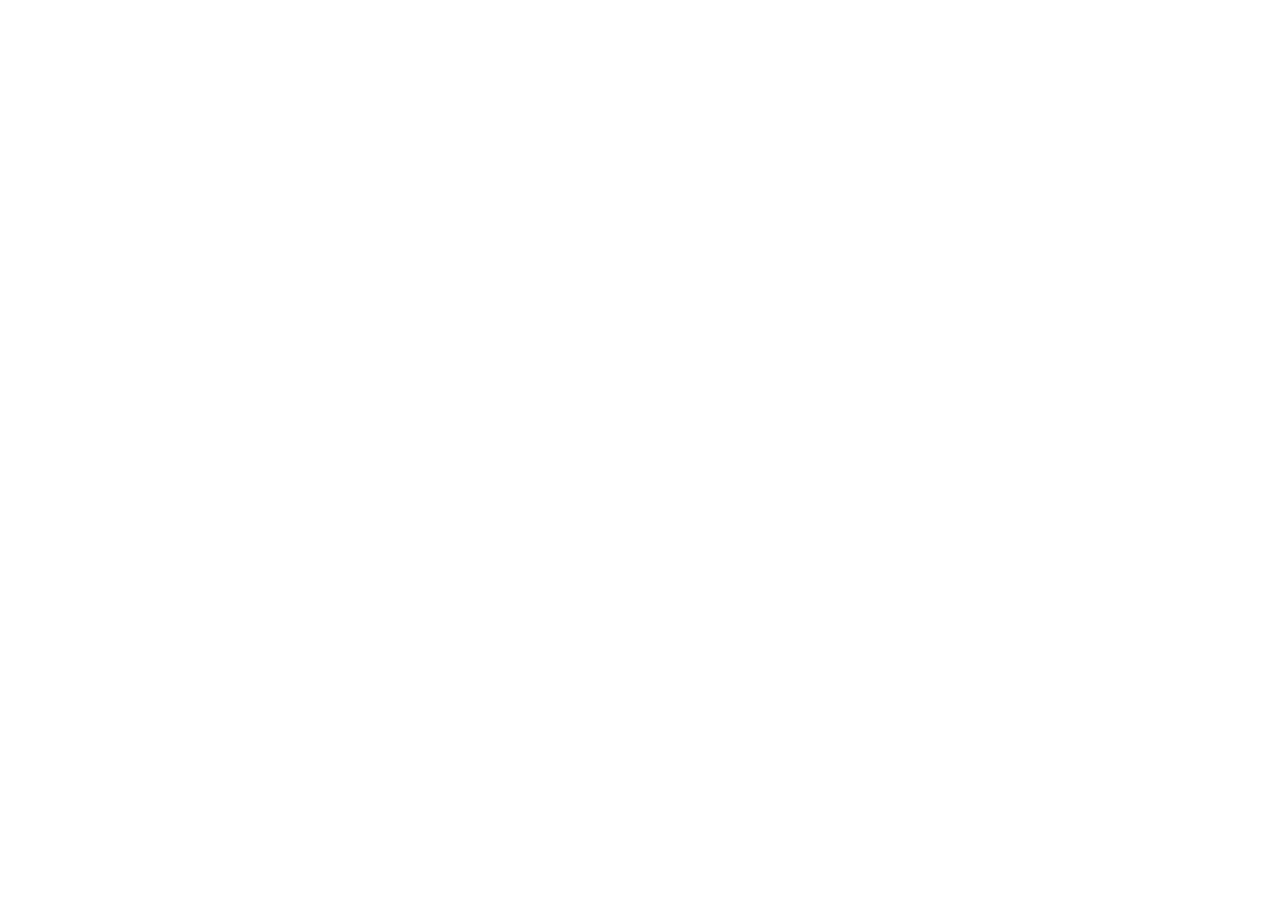
==== cssMemSlider/index.html @ 46409bc9 "refactor: change test3 (Пн, май 16, 2022 14:55:09 )" ====
<!DOCTYPE html>
<html lang="en">
<head>
    <meta charset="UTF-8">
    <meta http-equiv="X-UA-Compatible" content="IE=edge">
    <meta name="viewport" content="width=device-width, initial-scale=1.0">
    <link rel="stylesheet" href="styles.css">
    <link rel="icon" type="image/x-icon" href="./assets/favicon.ico">
    <title>cssMemSlider</title>
</head>
<body>
    <div class="container">
        <div class="slider-wrapper">
            <div class="slides">
                <div class="slide"></div>
                <div class="slide"></div>
                <div class="slide"></div>
                <div class="slide"></div>
            </div>
            <div class="slides-description">
                <p class="slidee-desc"></p>
                <p class="slide-desc"></p>
                <p class="slide-desc"></p>
                <p class="slide-desc"></p>
            </div>
            <div class="slider-controls"></div>
        </div>
    </div>
</body>
</html>
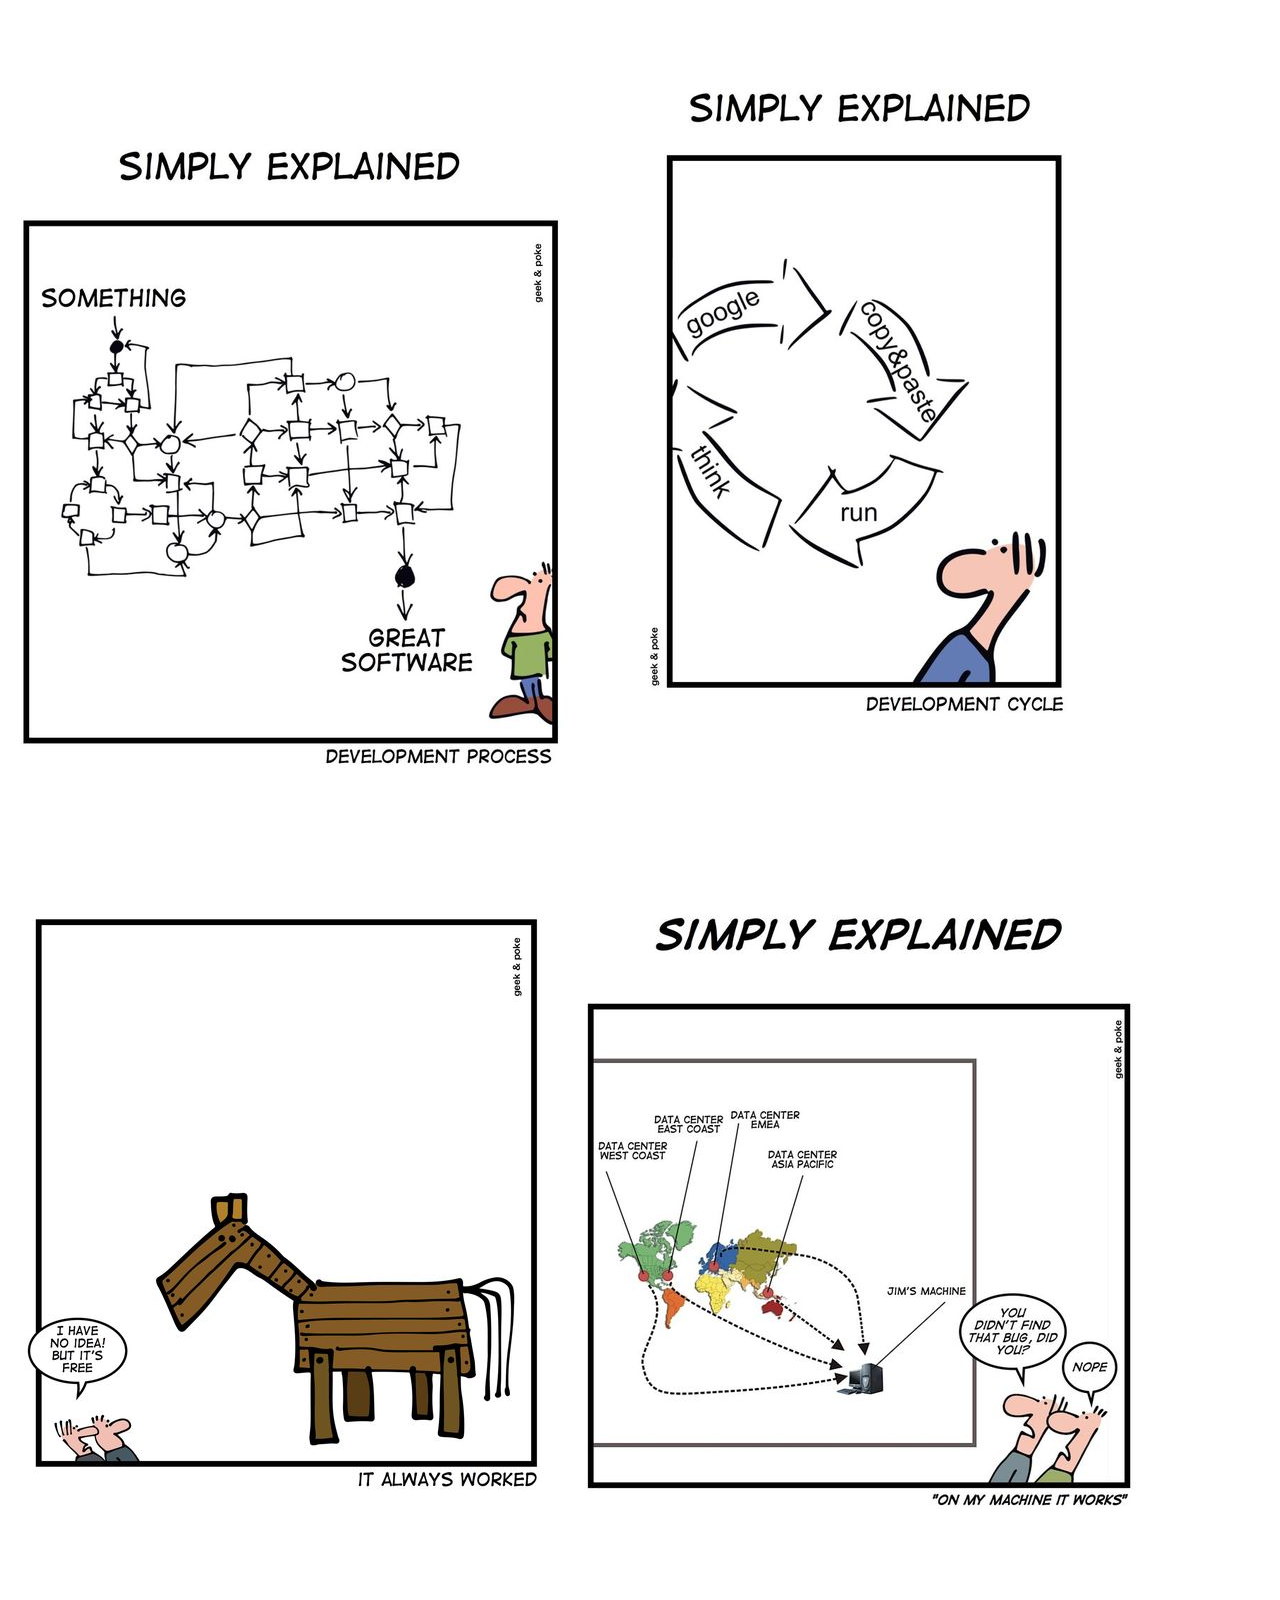
==== commit 43bf301c: "feat: add slides (Пн, май 16, 2022 23:17:54 )" ====
--- a/cssMemSlider/index.html
+++ b/cssMemSlider/index.html
@@ -12,13 +12,18 @@
     <div class="container">
         <div class="slider-wrapper">
             <div class="slides">
-                <div class="slide"></div>
+                <div class="slide">
+                    <img class="slide-image" src="./assets/delelopment_process.jpg" alt="Delelopment process">
+                    <img class="slide-image" src="./assets/development_cycle.jpg"  alt="Development cycle">
+                    <img class="slide-image" src="./assets/it_always_worked.jpg" alt="It always worked">
+                    <img class="slide-image" src="./assets/on_my_machine_it_works.jpg" alt="On my machine it works">
+                </div>
                 <div class="slide"></div>
                 <div class="slide"></div>
                 <div class="slide"></div>
             </div>
             <div class="slides-description">
-                <p class="slidee-desc"></p>
+                <p class="slide-desc"></p>
                 <p class="slide-desc"></p>
                 <p class="slide-desc"></p>
                 <p class="slide-desc"></p>
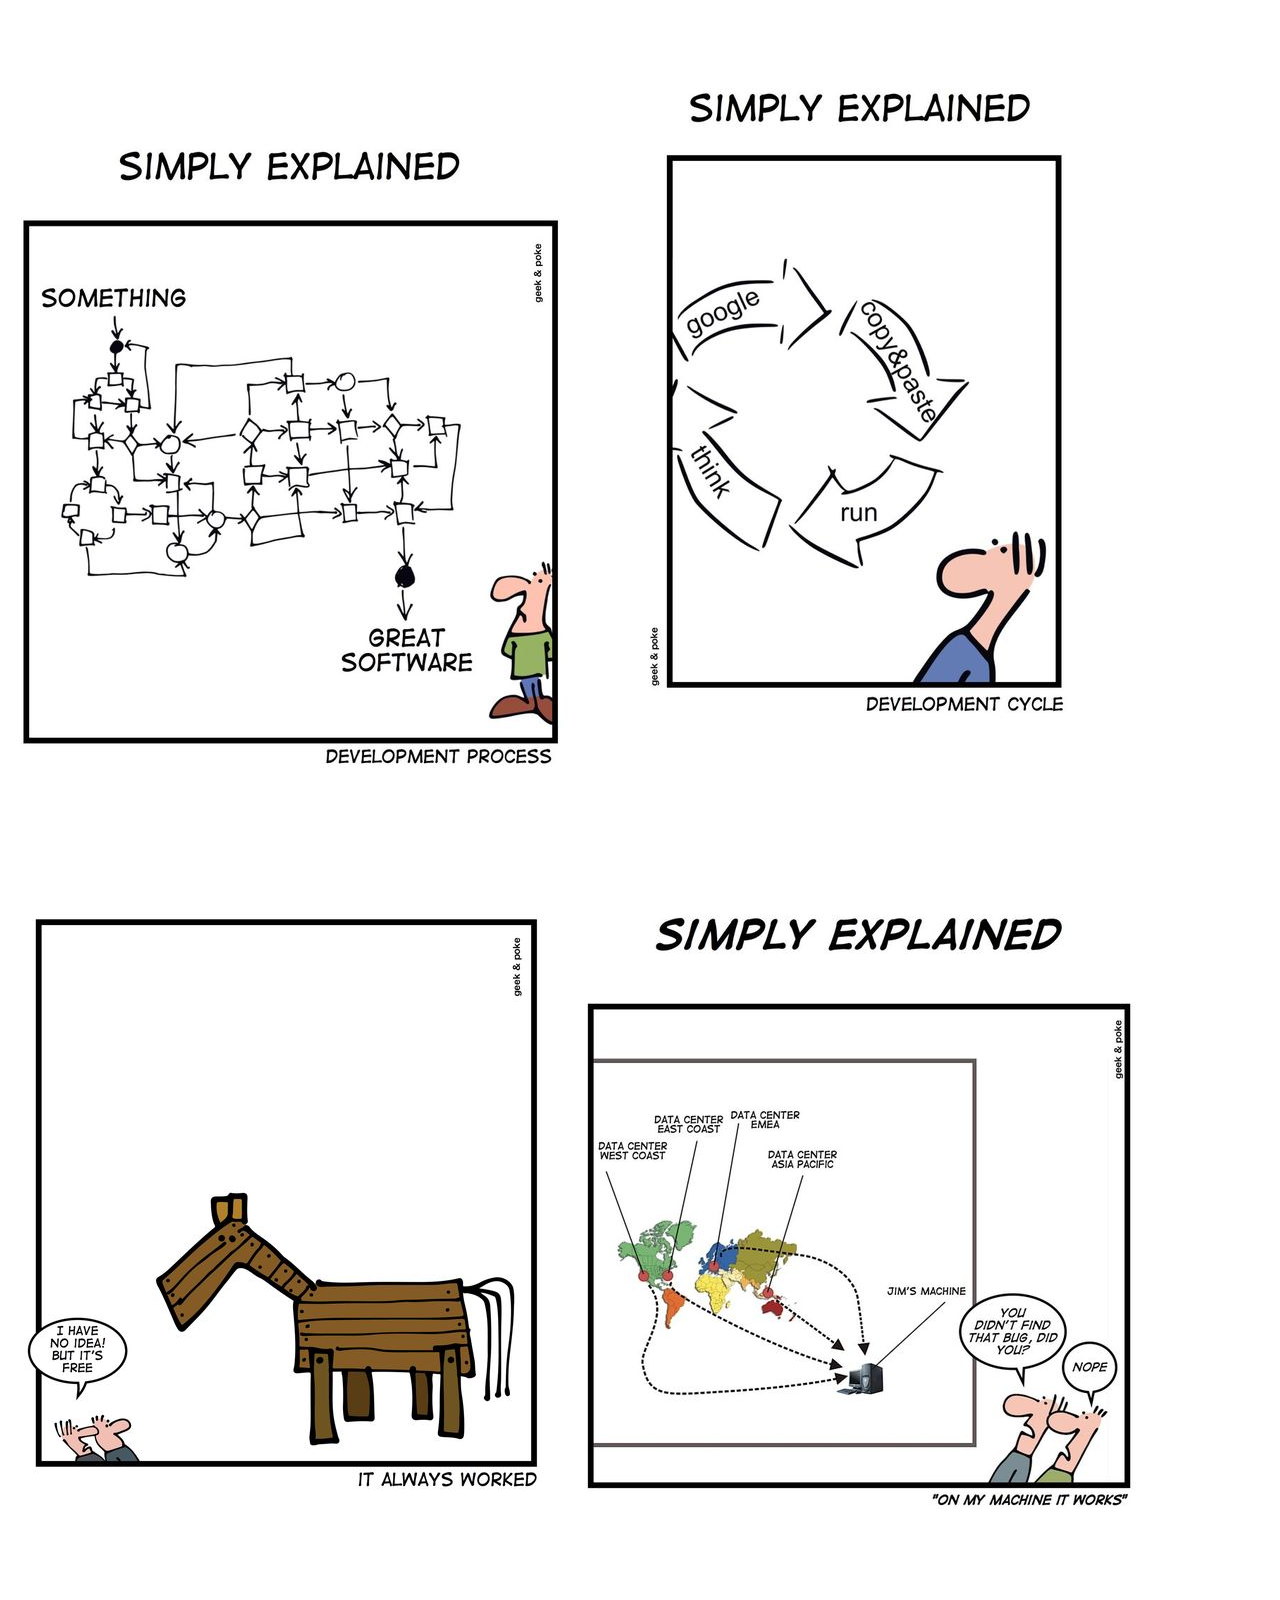
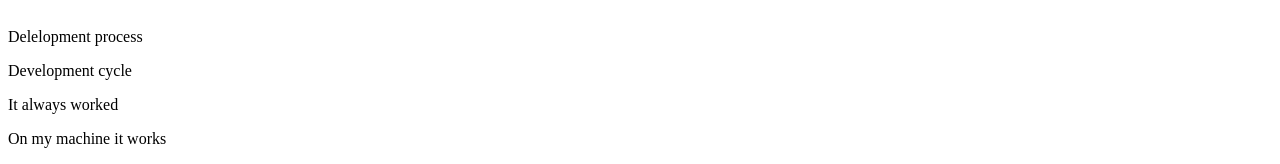
==== commit b7166734: "feat: add slider controls (Пн, май 16, 2022 23:24:58 )" ====
--- a/cssMemSlider/index.html
+++ b/cssMemSlider/index.html
@@ -23,12 +23,25 @@
                 <div class="slide"></div>
             </div>
             <div class="slides-description">
-                <p class="slide-desc"></p>
-                <p class="slide-desc"></p>
-                <p class="slide-desc"></p>
-                <p class="slide-desc"></p>
+                <p class="slide-desc">Delelopment process</p>
+                <p class="slide-desc">Development cycle</p>
+                <p class="slide-desc">It always worked</p>
+                <p class="slide-desc">On my machine it works</p>
             </div>
-            <div class="slider-controls"></div>
+            <div class="slider-controls">
+                <label for="first-slide" class="control-wrapper">
+                    <span class="control-icon"></span>
+                </label>
+                <label for="second-slide" class="control-wrapper">
+                    <span class="control-icon"></span>
+                </label>
+                <label for="third-slide" class="control-wrapper">
+                    <span class="control-icon"></span>
+                </label>
+                <label for="fourth-slide" class="control-wrapper">
+                    <span class="control-icon"></span>
+                </label>
+            </div>
         </div>
     </div>
 </body>
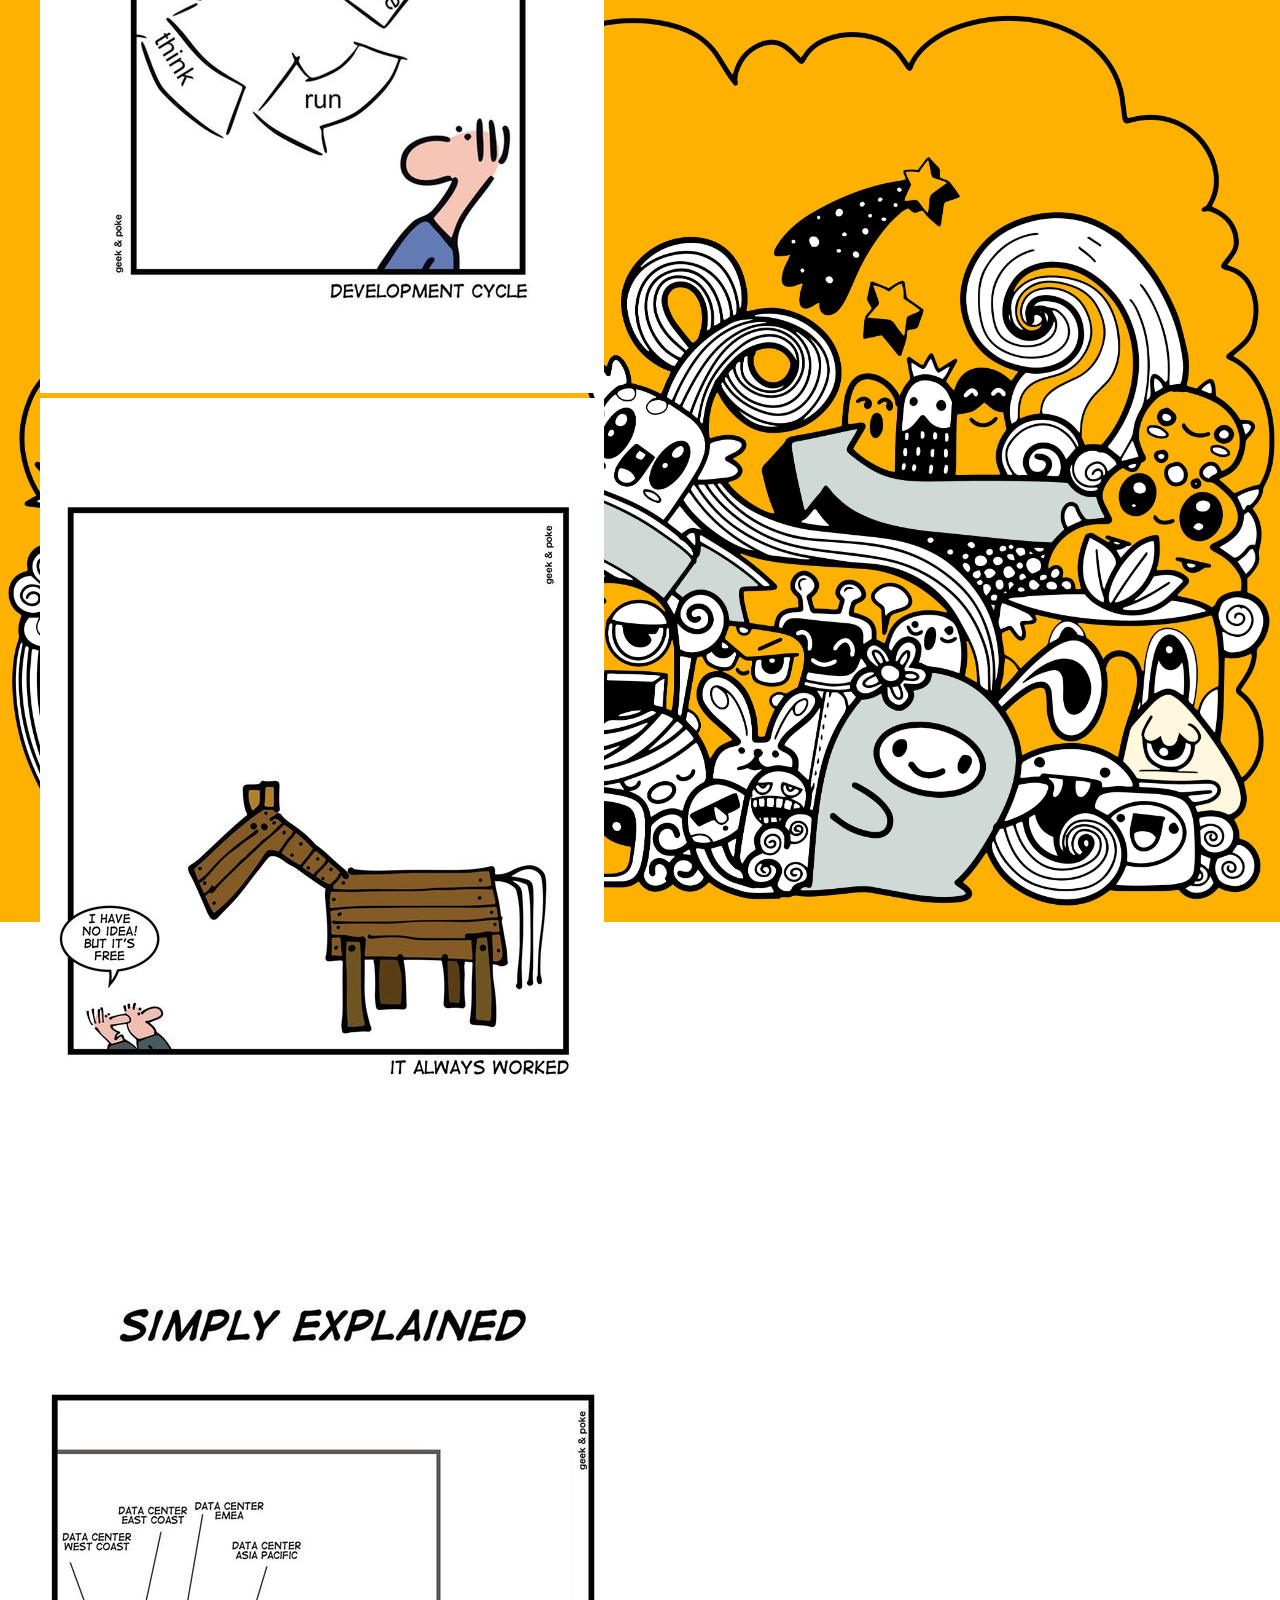
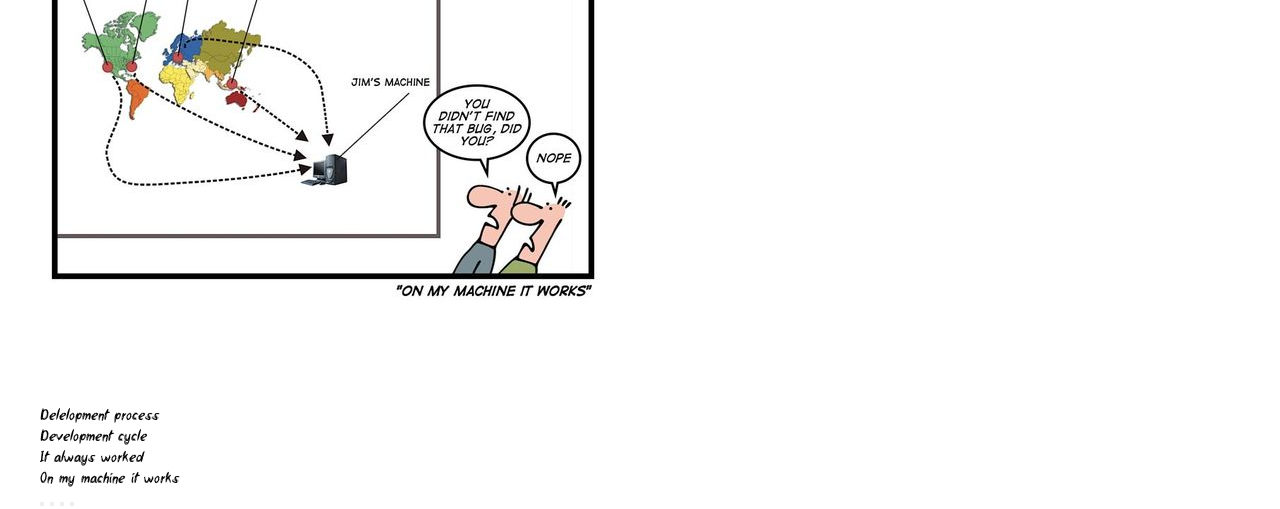
==== commit 6f3f194f: "feat: add font-face, root CSS, body background, rename classes in HTML file (Вт, май 17, 2022 00:23:" ====
--- a/cssMemSlider/index.html
+++ b/cssMemSlider/index.html
@@ -9,40 +9,42 @@
     <title>cssMemSlider</title>
 </head>
 <body>
-    <div class="container">
-        <div class="slider-wrapper">
-            <div class="slides">
-                <div class="slide">
-                    <img class="slide-image" src="./assets/delelopment_process.jpg" alt="Delelopment process">
-                    <img class="slide-image" src="./assets/development_cycle.jpg"  alt="Development cycle">
-                    <img class="slide-image" src="./assets/it_always_worked.jpg" alt="It always worked">
-                    <img class="slide-image" src="./assets/on_my_machine_it_works.jpg" alt="On my machine it works">
+    <main>
+        <div class="container">
+            <div class="slider-wrapper">
+                <div class="first-slide" id="slide1"></div>
+                <div class="second-slide" id="slide2"></div>
+                <div class="third-slide" id="slide3"></div>
+                <div class="fourth-slide" id="slide4"></div>
+                <div class="slides">
+                    <div class="slide">
+                        <img class="slide-image" src="./assets/delelopment_process.jpg" alt="Delelopment process">
+                    </div>
+                    <div class="slide">
+                        <img class="slide-image" src="./assets/development_cycle.jpg" alt="Development cycle">
+                    </div>
+                    <div class="slide">
+                        <img class="slide-image" src="./assets/it_always_worked.jpg" alt="It always worked">
+                    </div>
+                    <div class="slide">
+                        <img class="slide-image" src="./assets/on_my_machine_it_works.jpg" alt="On my machine it works">
+                    </div>
                 </div>
-                <div class="slide"></div>
-                <div class="slide"></div>
-                <div class="slide"></div>
-            </div>
-            <div class="slides-description">
-                <p class="slide-desc">Delelopment process</p>
-                <p class="slide-desc">Development cycle</p>
-                <p class="slide-desc">It always worked</p>
-                <p class="slide-desc">On my machine it works</p>
-            </div>
-            <div class="slider-controls">
-                <label for="first-slide" class="control-wrapper">
-                    <span class="control-icon"></span>
-                </label>
-                <label for="second-slide" class="control-wrapper">
-                    <span class="control-icon"></span>
-                </label>
-                <label for="third-slide" class="control-wrapper">
-                    <span class="control-icon"></span>
-                </label>
-                <label for="fourth-slide" class="control-wrapper">
-                    <span class="control-icon"></span>
-                </label>
+                <div class="slides-description">
+                    <p class="slide-desc">Delelopment process</p>
+                    <p class="slide-desc">Development cycle</p>
+                    <p class="slide-desc">It always worked</p>
+                    <p class="slide-desc">On my machine it works</p>
+                </div>
+                <div class="slider-controls">
+                    <a class="control-icon" href="#slide1"><button class="dot"></button></a>
+                    <a class="control-icon" href="#slide2"><button class="dot"></button></a>
+                    <a class="control-icon" href="#slide3"><button class="dot"></button></a>
+                    <a class="control-icon" href="#slide4"><button class="dot"></button></a>
+                </div>
             </div>
         </div>
-    </div>
+    </main>
 </body>
+
 </html>
--- a/cssMemSlider/styles.css
+++ b/cssMemSlider/styles.css
@@ -0,0 +1,37 @@
+@font-face {
+    src: url("./assets/fonts/beer_money.ttf");
+    font-weight: 1000;
+    font-family: 'beer_money';
+}
+* {
+    margin: 0;
+    padding: 0;
+    box-sizing: border-box;
+}
+:root {
+    --color-primary: #E2CEFF;
+    --color-black:#000000;
+    --color-white:#ffffff;
+    --color-yellow:#ffbe2e;
+}
+body {
+    scroll-behavior: smooth;
+    display: flex;
+    align-items: center;
+    justify-content: center;
+    height: 100vh;
+    background-image: url("./assets/cute_monster.jpg");
+    background-size:cover;
+    background-repeat: no-repeat;
+    font-family: 'beer_money';
+}
+main {
+    display: flex;
+    width: 100%;
+    flex-flow: column;
+    position: relative;
+    gap: 2rem;
+    overflow: hidden;
+    margin: 2rem;
+    max-width: 75rem;
+}
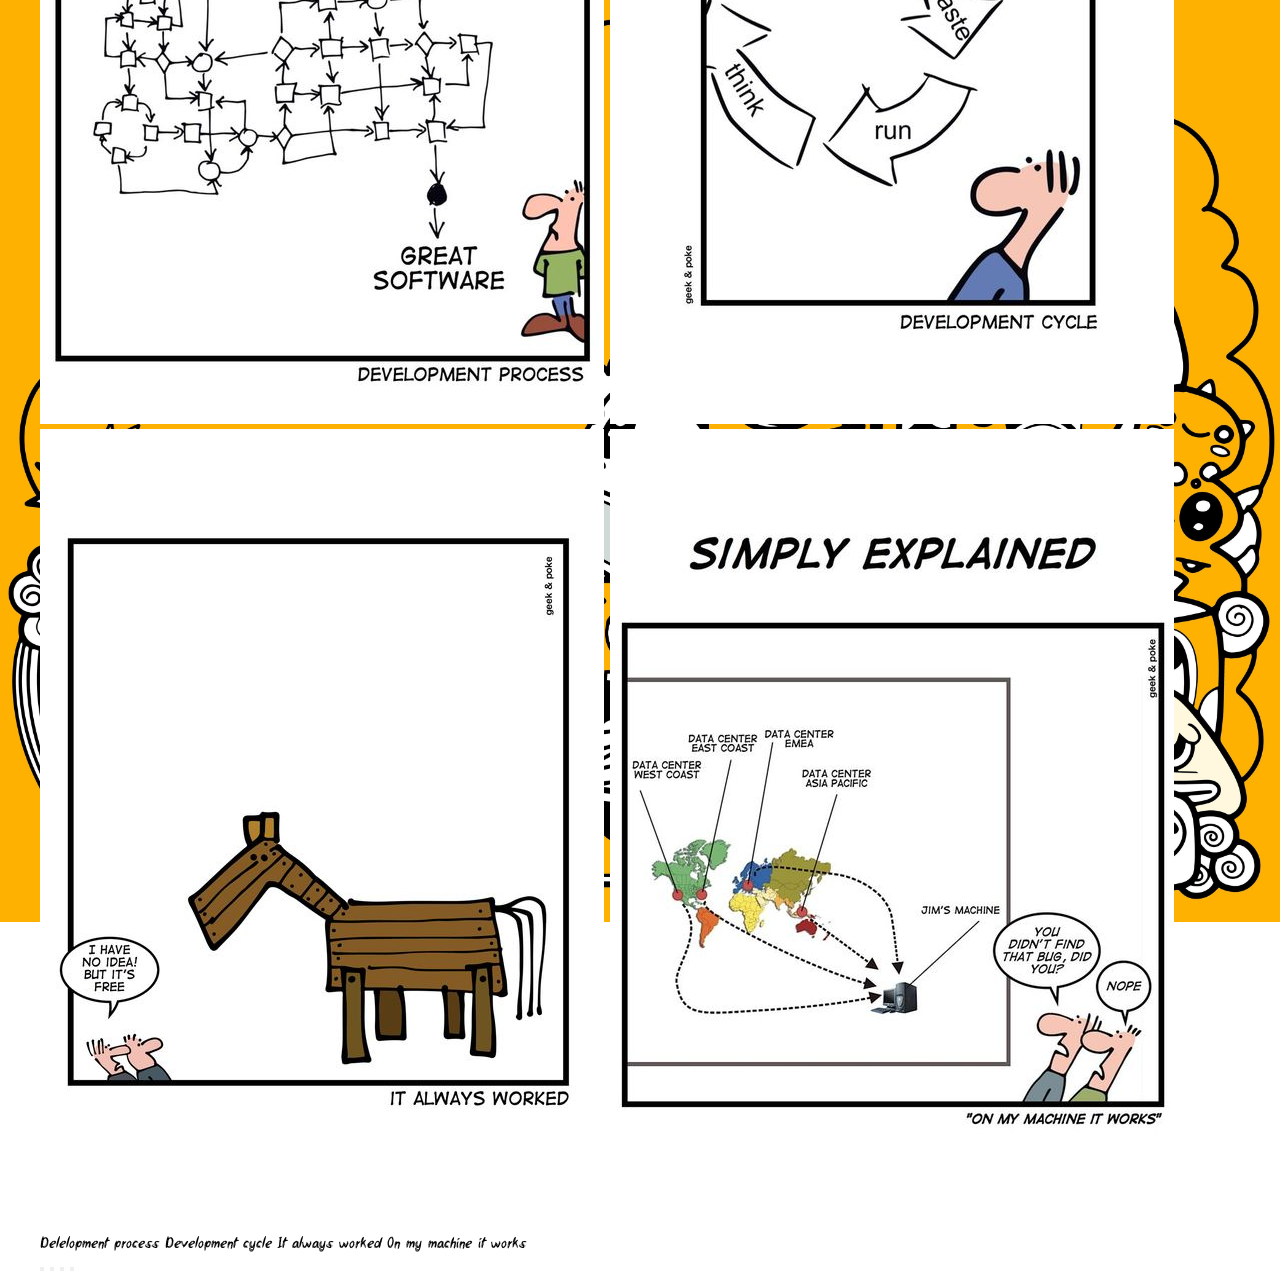
==== commit 087e4567: "feat: add CSS for slide element (Вт, май 17, 2022 01:58:25 )" ====
--- a/cssMemSlider/index.html
+++ b/cssMemSlider/index.html
@@ -12,10 +12,10 @@
     <main>
         <div class="container">
             <div class="slider-wrapper">
-                <div class="first-slide" id="slide1"></div>
-                <div class="second-slide" id="slide2"></div>
-                <div class="third-slide" id="slide3"></div>
-                <div class="fourth-slide" id="slide4"></div>
+                <div class="slide-item" id="slide1"></div>
+                <div class="slide-item" id="slide2"></div>
+                <div class="slide-item" id="slide3"></div>
+                <div class="slide-item" id="slide4"></div>
                 <div class="slides">
                     <div class="slide">
                         <img class="slide-image" src="./assets/delelopment_process.jpg" alt="Delelopment process">
--- a/cssMemSlider/styles.css
+++ b/cssMemSlider/styles.css
@@ -35,3 +35,15 @@
     margin: 2rem;
     max-width: 75rem;
 }
+.slide-item {
+    display: none;
+}
+main .slides,
+main .slides-description {
+    transition: 0.3s;
+    width: 100%;
+}
+.slide, 
+.slide-desc {
+    display: inline-block;
+}
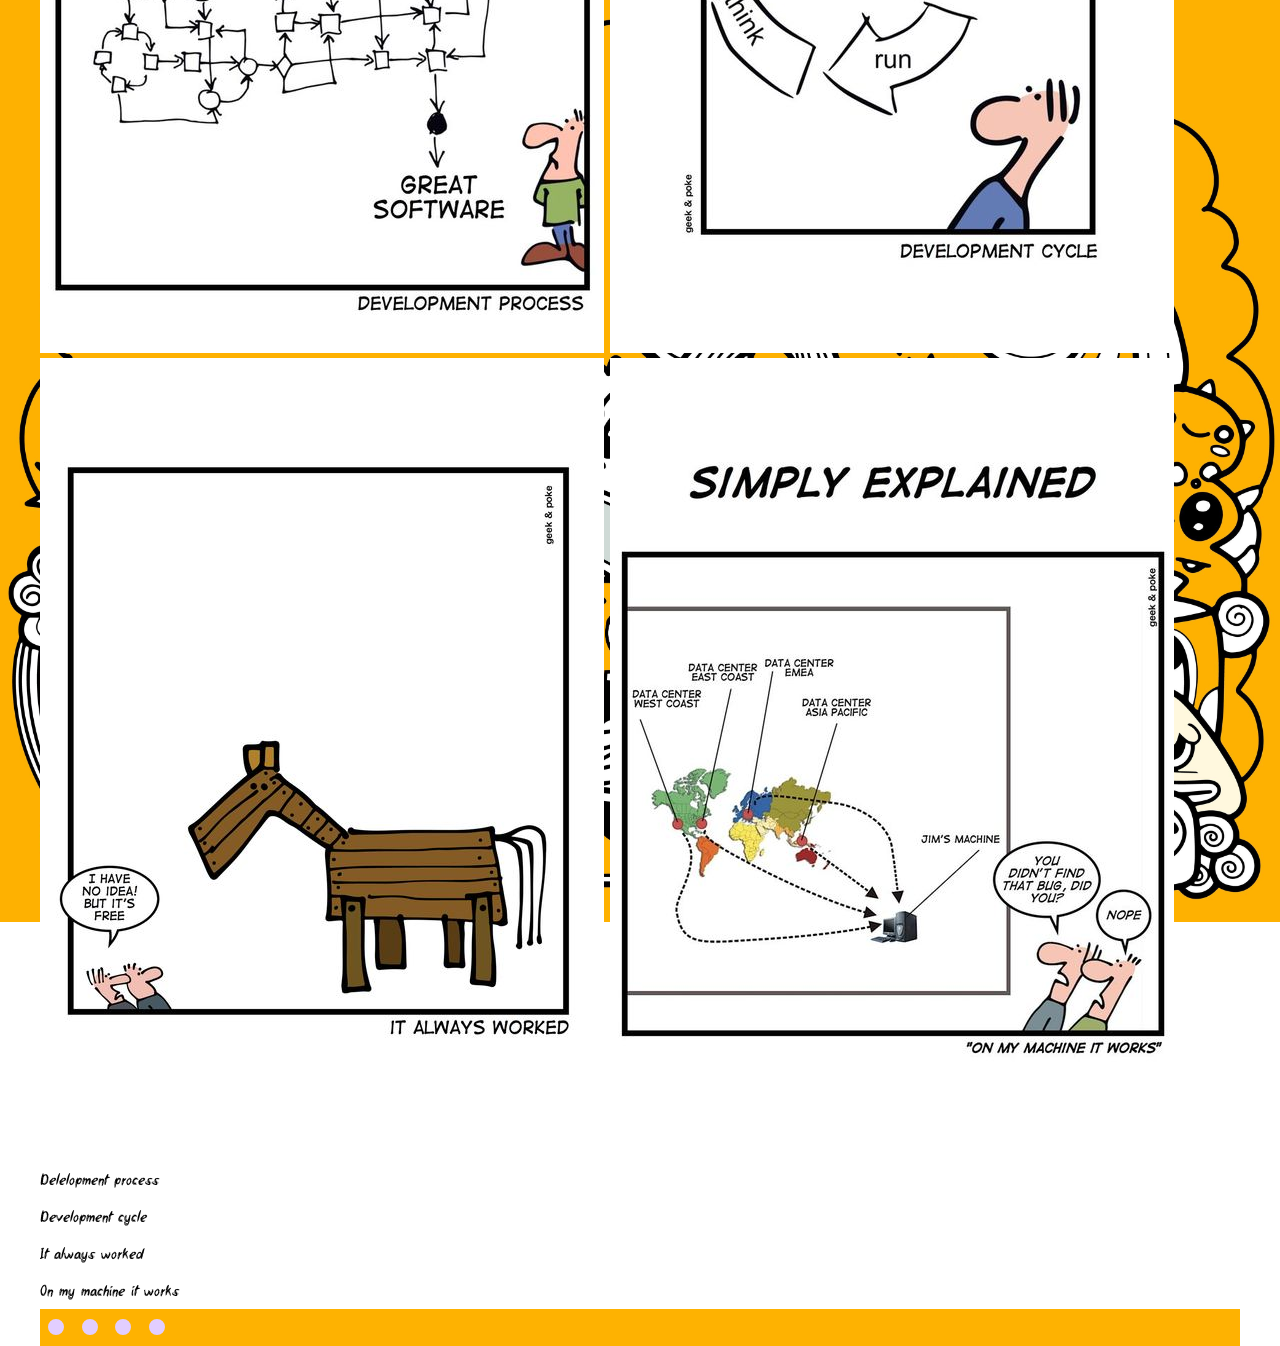
==== commit 179189a7: "feat: add coltrols (Вт, май 17, 2022 02:22:03 )" ====
--- a/cssMemSlider/index.html
+++ b/cssMemSlider/index.html
@@ -30,17 +30,19 @@
                         <img class="slide-image" src="./assets/on_my_machine_it_works.jpg" alt="On my machine it works">
                     </div>
                 </div>
-                <div class="slides-description">
-                    <p class="slide-desc">Delelopment process</p>
-                    <p class="slide-desc">Development cycle</p>
-                    <p class="slide-desc">It always worked</p>
-                    <p class="slide-desc">On my machine it works</p>
-                </div>
-                <div class="slider-controls">
-                    <a class="control-icon" href="#slide1"><button class="dot"></button></a>
-                    <a class="control-icon" href="#slide2"><button class="dot"></button></a>
-                    <a class="control-icon" href="#slide3"><button class="dot"></button></a>
-                    <a class="control-icon" href="#slide4"><button class="dot"></button></a>
+                <div class="under">
+                    <div class="slides-description">
+                        <p class="slide-desc">Delelopment process</p>
+                        <p class="slide-desc">Development cycle</p>
+                        <p class="slide-desc">It always worked</p>
+                        <p class="slide-desc">On my machine it works</p>
+                    </div>
+                    <div class="slider-controls">
+                        <a class="control-icon" href="#slide1"><button class="dot"></button></a>
+                        <a class="control-icon" href="#slide2"><button class="dot"></button></a>
+                        <a class="control-icon" href="#slide3"><button class="dot"></button></a>
+                        <a class="control-icon" href="#slide4"><button class="dot"></button></a>
+                    </div>
                 </div>
             </div>
         </div>
--- a/cssMemSlider/styles.css
+++ b/cssMemSlider/styles.css
@@ -12,7 +12,7 @@
     --color-primary: #E2CEFF;
     --color-black:#000000;
     --color-white:#ffffff;
-    --color-yellow:#ffbe2e;
+    --color-yellow:#feb201;
 }
 body {
     scroll-behavior: smooth;
@@ -47,3 +47,38 @@
 .slide-desc {
     display: inline-block;
 }
+.slide-image {
+    width: 100%;
+}
+/* .under {
+    display: flex;
+    justify-content: space-between;
+    align-items: flex-start;
+    width: 100%;
+} */
+.slide-desc {
+    padding: 0.5rem 0;
+    width: 100%;
+    vertical-align: top;
+}
+.slider-controls {
+    cursor: default;
+    z-index: 1;
+    position: relative;
+    display: flex;
+    gap: 0.1rem;
+    background-color: var(--color-yellow)
+}
+.control-icon {
+    padding: 0.5rem;
+    cursor: pointer;
+}
+.dot {
+    height: 1rem;
+    width: 1rem;
+    border-radius: 50%;
+    border: solid 0.15rem var(--color-primary);
+    background-color: var(--color-primary);
+    transition: 0.3s;
+    cursor: pointer;
+}
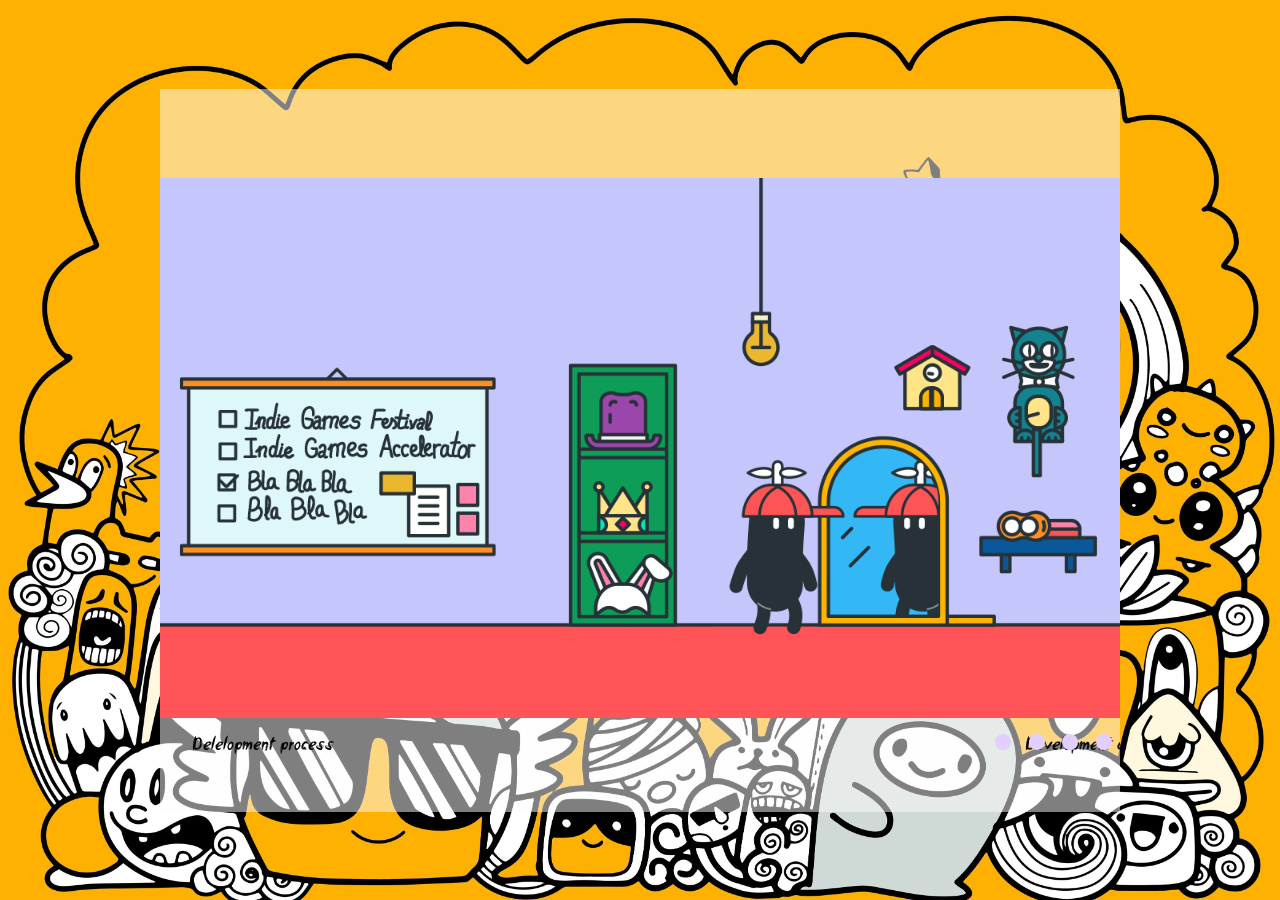
==== commit 3282e41a: "feat: add vavigation into slider (Вт, май 17, 2022 05:18:17 )" ====
--- a/cssMemSlider/index.html
+++ b/cssMemSlider/index.html
@@ -1,5 +1,6 @@
 <!DOCTYPE html>
 <html lang="en">
+
 <head>
     <meta charset="UTF-8">
     <meta http-equiv="X-UA-Compatible" content="IE=edge">
@@ -8,26 +9,27 @@
     <link rel="icon" type="image/x-icon" href="./assets/favicon.ico">
     <title>cssMemSlider</title>
 </head>
+
 <body>
     <main>
-        <div class="container">
-            <div class="slider-wrapper">
+        <div class="wrapper">
+            <div class="container">
                 <div class="slide-item" id="slide1"></div>
                 <div class="slide-item" id="slide2"></div>
                 <div class="slide-item" id="slide3"></div>
                 <div class="slide-item" id="slide4"></div>
                 <div class="slides">
                     <div class="slide">
-                        <img class="slide-image" src="./assets/delelopment_process.jpg" alt="Delelopment process">
+                        <img class="slide-image" src="./assets/Google Play Indie Games Festival & Accelerator 2021.gif" alt="Delelopment process">
                     </div>
                     <div class="slide">
-                        <img class="slide-image" src="./assets/development_cycle.jpg" alt="Development cycle">
+                        <img class="slide-image" src="./assets/Planned vs Budgeted.jpg" alt="Development cycle">
                     </div>
                     <div class="slide">
-                        <img class="slide-image" src="./assets/it_always_worked.jpg" alt="It always worked">
+                        <img class="slide-image" src="./assets/Acquisition.png" alt="It always worked">
                     </div>
                     <div class="slide">
-                        <img class="slide-image" src="./assets/on_my_machine_it_works.jpg" alt="On my machine it works">
+                        <img class="slide-image" src="./assets/Trolley Conundrum.png" alt="On my machine it works">
                     </div>
                 </div>
                 <div class="under">
@@ -46,6 +48,7 @@
                 </div>
             </div>
         </div>
+
     </main>
 </body>
 
--- a/cssMemSlider/styles.css
+++ b/cssMemSlider/styles.css
@@ -1,6 +1,6 @@
 @font-face {
     src: url("./assets/fonts/beer_money.ttf");
-    font-weight: 1000;
+    font-weight: 400;
     font-family: 'beer_money';
 }
 * {
@@ -13,6 +13,7 @@
     --color-black:#000000;
     --color-white:#ffffff;
     --color-yellow:#feb201;
+    --color-red:#ff0000;
 }
 body {
     scroll-behavior: smooth;
@@ -24,6 +25,7 @@
     background-size:cover;
     background-repeat: no-repeat;
     font-family: 'beer_money';
+    overflow: hidden;
 }
 main {
     display: flex;
@@ -33,33 +35,42 @@
     gap: 2rem;
     overflow: hidden;
     margin: 2rem;
-    max-width: 75rem;
+    max-width: 60rem;
+
+}
+.wrapper {
+    background: rgba(253, 253, 253, 0.5);
+    padding-bottom: 3rem;
 }
 .slide-item {
     display: none;
 }
 main .slides,
 main .slides-description {
+    white-space: nowrap;
     transition: 0.3s;
     width: 100%;
 }
 .slide, 
 .slide-desc {
     display: inline-block;
+    font-size: larger;
 }
 .slide-image {
     width: 100%;
+    
 }
-/* .under {
+.under {
     display: flex;
     justify-content: space-between;
     align-items: flex-start;
     width: 100%;
-} */
+}
 .slide-desc {
     padding: 0.5rem 0;
     width: 100%;
     vertical-align: top;
+    padding-left: 2rem;
 }
 .slider-controls {
     cursor: default;
@@ -67,7 +78,6 @@
     position: relative;
     display: flex;
     gap: 0.1rem;
-    background-color: var(--color-yellow)
 }
 .control-icon {
     padding: 0.5rem;
@@ -81,4 +91,52 @@
     background-color: var(--color-primary);
     transition: 0.3s;
     cursor: pointer;
-}+}
+.slide-item :target ~ .dot {
+    background-color: var(--color-primary);
+}
+.main .slider-controls > .control-icon:first-child > .dot,
+#slide1:target ~ .under .slider-controls > *:nth-child(1) > .dot,
+#slide2:target ~ .under .slider-controls > *:nth-child(2) > .dot,
+#slide3:target ~ .under .slider-controls > *:nth-child(3) > .dot,
+#slide4:target ~ .under .slider-controls > *:nth-child(4) > .dot {
+    background-color: var(--color-yellow);
+}
+.control-icon:hover > .dot,
+.main .slider-controls > .control-icon:first-child:hover > .dot,
+.main > .slide-item:target ~ .under .slider-controls > .control-icon:hover > .dot,
+#slide1:target ~ .under .slider-controls > *:nth-child(1):hover > .dot,
+#slide2:target ~ .under .slider-controls > *:nth-child(2):hover > .dot,
+#slide3:target ~ .under .slider-controls > *:nth-child(3):hover > .dot,
+#slide4:target ~ .under .slider-controls > *:nth-child(4):hover > .dot {
+    border-color: var(--color-white);
+    background-color: var(--color-white);
+}
+.control-icon:active > .dot,
+.main .dots > .control-icon:first-child:active > .dot,
+.main > .slide-item:target ~ .under .slider-controls > .control-icon:active > .dot,
+#slide1:target ~ .under .slider-controls > *:nth-child(1):active > .dot,
+#slide2:target ~ .under .slider-controls > *:nth-child(2):active > .dot,
+#slide3:target ~ .under .slider-controls > *:nth-child(3):active > .dot,
+#slide4:target ~ .under .slider-controls> *:nth-child(4):active > .dot {
+    border-color: var(--color-red);
+    background-color: var(--color-red);
+}
+#slide1:target ~ .slides .slide-item,
+#slide1:target ~ .under .slides-description {
+    transform: translateX(0%);
+}
+#slide2:target ~ .slides ,
+#slide2:target ~ .under .slides-description  {
+    transform: translateX(-101%);
+}
+
+#slide3:target ~ .slides ,
+#slide3:target ~ .under .slides-description  {
+    transform: translateX(-201%);
+}
+
+#slide4:target ~ .slides ,
+#slide4:target ~ .under .slides-description  {
+    transform: translateX(-300%);
+}
